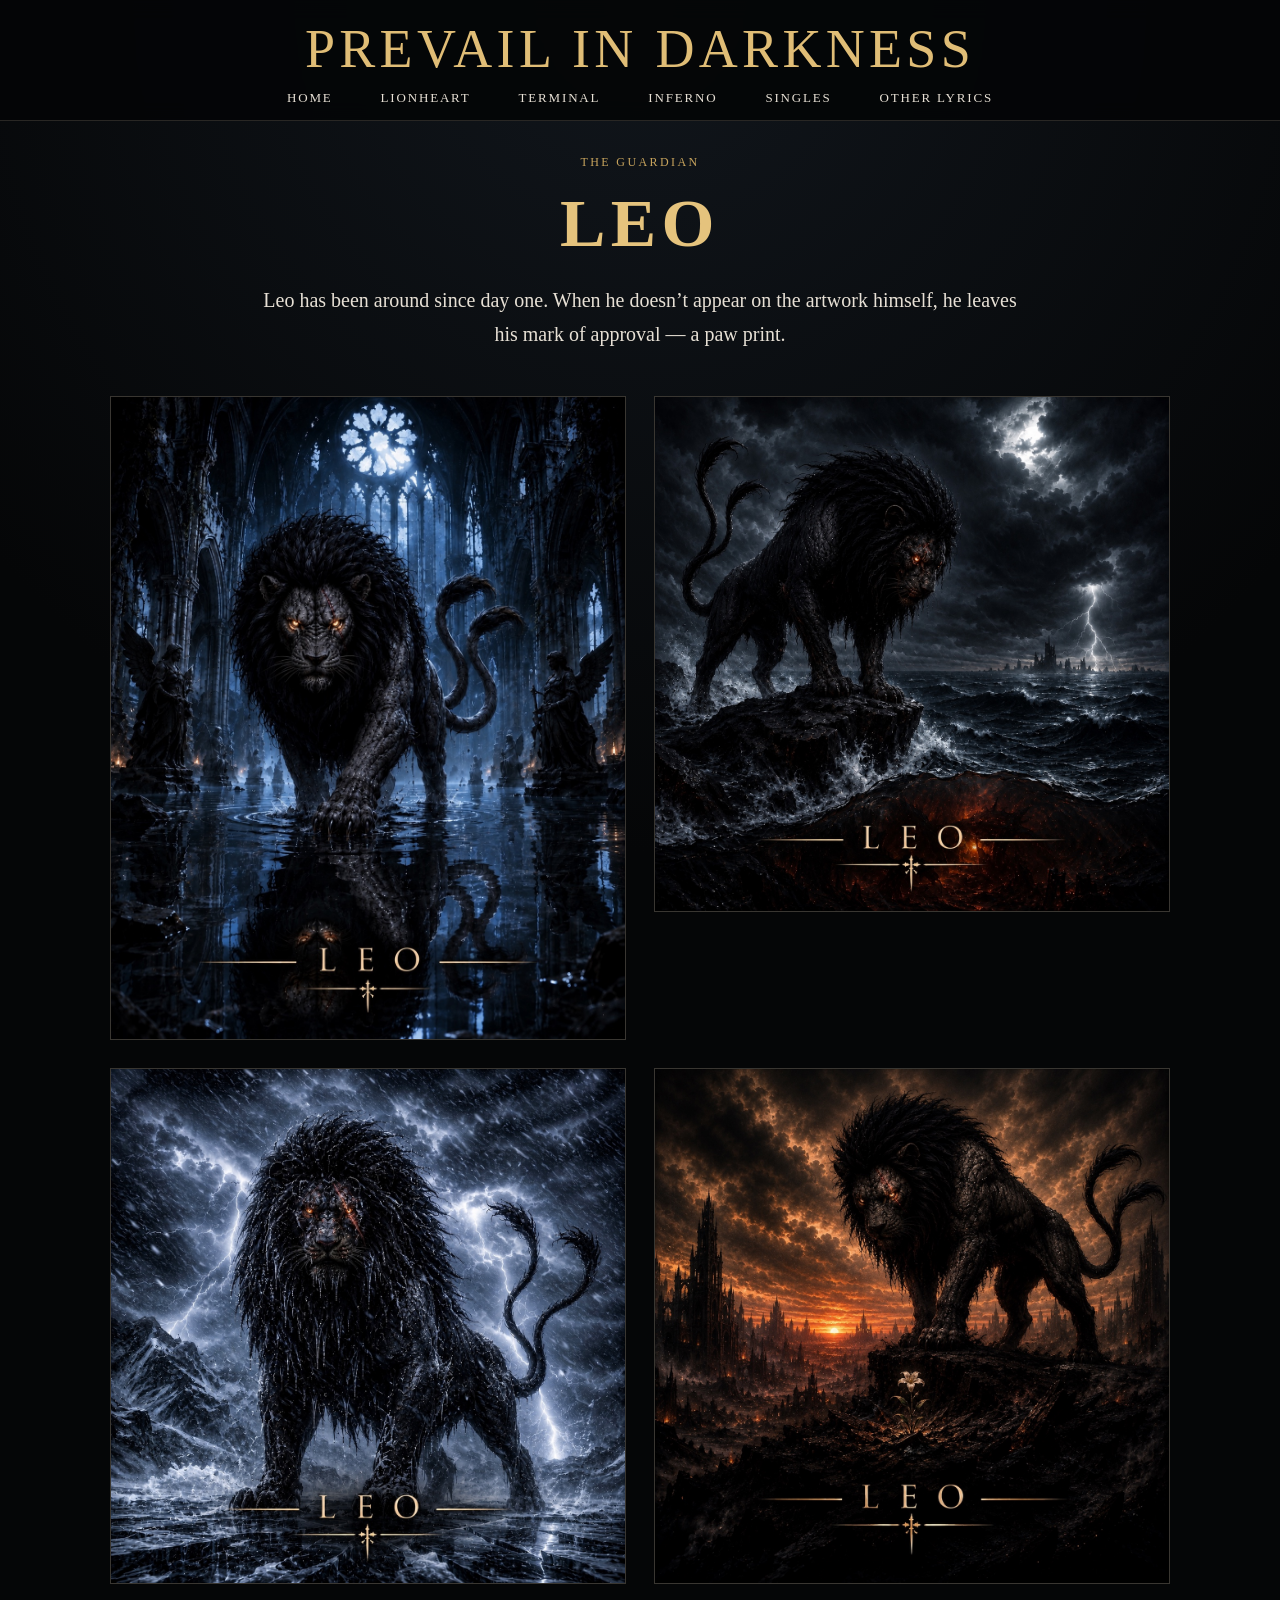
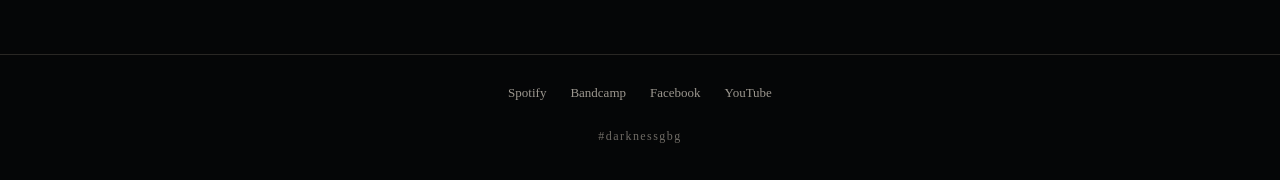
==== leo.html @ 3139e21d "Create leo.html for Leo introduction and gallery This HTML file introduces Leo, the guardian of Prev" ====
<!doctype html>

<html>

<head>

<meta charset="utf-8">

<meta name="viewport" content="width=device-width,initial-scale=1">

<title>Leo — Prevail In Darkness</title>

<meta name="description" content="Leo — the guardian of Prevail In Darkness.">

<link rel="stylesheet" href="style.css">

<style>

.leo-intro{

  max-width:760px;

  margin:0 auto 45px;

  text-align:center;

}

.leo-intro p{

  font-size:20px;

  line-height:1.7;

  color:var(--ink);

}

.leo-gallery{

  display:grid;

  grid-template-columns:repeat(2,1fr);

  gap:28px;

}

.leo-art{

  margin:0;

}

.leo-art img{

  display:block;

  width:100%;

  height:auto;

  border:1px solid #393631;

}

@media(max-width:720px){

  .leo-gallery{

    grid-template-columns:1fr;

    gap:24px;

  }

  .leo-intro p{

    font-size:18px;

  }

}

</style>

</head>

<body>

<script src="site.js"></script>

<script>

document.body.innerHTML=head('LEO')+`

<main>

<section class="leo-intro">

<div class="kicker">THE GUARDIAN</div>

<h1 class="section-title">LEO</h1>

<p>

Leo has been around since day one. When he doesn’t appear on the artwork himself, he leaves his mark of approval — a paw print.

</p>

</section>

<section class="leo-gallery">

<figure class="leo-art">

<img src="assets/leo-cathedral-art.jpg" alt="Leo in the cathedral">

</figure>

<figure class="leo-art">

<img src="assets/leo-storm-art.jpg" alt="Leo overlooking the storm">

</figure>

<figure class="leo-art">

<img src="assets/leo-ice-art.jpg" alt="Leo in the frozen storm">

</figure>

<figure class="leo-art">

<img src="assets/leo-ruins-art.jpg" alt="Leo overlooking the ruins">

</figure>

</section>

</main>

`+footer();

</script>

</body>

</html>
---- style.css ----
:root{--bg:#050607;--panel:#0a0c0e;--ink:#e7e0d5;--muted:#918b83;--gold:#c8a45d;--line:#292724}*{box-sizing:border-box}html{background:var(--bg);color:var(--ink);font-family:Georgia,'Times New Roman',serif}body{margin:0;background:radial-gradient(circle at 50% 0,#11161c 0,#050607 45%);min-height:100vh}a{color:inherit;text-decoration:none}.site-head{position:sticky;top:0;z-index:5;background:rgba(5,6,7,.94);backdrop-filter:blur(10px);border-bottom:1px solid var(--line)}.brand{text-align:center;color:#e0bd76;letter-spacing:.08em;font-size:clamp(28px,5vw,54px);padding:18px 12px 10px}.nav{display:flex;justify-content:center;gap:clamp(14px,4vw,48px);padding:0 12px 14px;font-size:13px;letter-spacing:.14em}.nav a:hover,.nav .active{color:var(--gold)}main{max-width:1100px;margin:auto;padding:34px 20px 70px}.hero{min-height:70vh;display:grid;place-items:end center;text-align:center;background:linear-gradient(180deg,rgba(0,0,0,.06),rgba(0,0,0,.92)),url('assets/leo-cathedral.jpg') center/cover;border:1px solid var(--line);padding:44px 20px}.hero h1{font-size:clamp(34px,7vw,70px);letter-spacing:.06em;margin:0;color:#e5c37d}.official{letter-spacing:.5em;font-size:13px}.hero p{font-size:18px;max-width:620px;line-height:1.6}.btn{display:inline-block;border:1px solid var(--gold);padding:12px 22px;color:#e5c37d;letter-spacing:.14em;font-size:13px}.release-head{display:grid;grid-template-columns:minmax(240px,430px) 1fr;gap:42px;align-items:start}.cover{width:100%;border:1px solid #45413b;box-shadow:0 20px 70px #000}.kicker{color:var(--gold);letter-spacing:.2em;font-size:12px}.release-head h1,.section-title{font-size:clamp(38px,7vw,68px);color:#e5c37d;letter-spacing:.08em;margin:.2em 0}.meta{color:var(--muted);letter-spacing:.16em}.tracks{list-style:none;padding:0;margin:28px 0}.tracks li{border-top:1px solid var(--line)}.tracks li:last-child{border-bottom:1px solid var(--line)}.tracks a{display:flex;gap:14px;padding:12px 4px}.tracks .num{color:#706c66;width:28px}.grid{display:grid;grid-template-columns:repeat(3,1fr);gap:28px}.card img{width:100%;aspect-ratio:1;object-fit:cover;border:1px solid #3a3732}.card h2{font-size:18px;font-weight:normal;margin:12px 0 5px}.card .year{color:var(--muted);font-size:12px;letter-spacing:.14em}.feature{margin-top:50px;padding:24px;border:1px solid #393631;display:grid;grid-template-columns:260px 1fr;gap:30px;align-items:center}.feature img{width:100%}.footer{text-align:center;border-top:1px solid var(--line);padding:30px 16px 36px;color:#9c978f}.social{display:flex;justify-content:center;gap:24px;flex-wrap:wrap;font-size:13px;margin-bottom:28px}.social a:hover{color:var(--gold)}.tag{font-size:12px;letter-spacing:.12em;color:#6f6b65}.credits{margin-top:30px;color:#aaa49a;line-height:1.7}.note{color:#8f8a83;font-style:italic}@media(max-width:720px){.nav{gap:12px;overflow:auto;justify-content:flex-start;padding-left:16px}.release-head,.feature{grid-template-columns:1fr}.grid{grid-template-columns:1fr 1fr}.hero{min-height:67vh}.brand{font-size:30px}}@media(max-width:460px){.grid{grid-template-columns:1fr}.card{max-width:330px;margin:auto}}
.hero-copy{max-width:680px}.secondary{border-color:#4b4741;color:#aaa49a}.trilogy-links{line-height:2}.trilogy-links small{color:#77716a;letter-spacing:.08em}.lyric-page{max-width:780px}.lyric-title{font-size:clamp(32px,6vw,52px)}.lyric-copy{white-space:pre-wrap;line-height:1.75;font-size:17px;margin:28px 0 40px}.release-head .cover{object-fit:contain;background:#000}

.lyric-copy pre{white-space:pre-wrap;font:inherit;line-height:1.75;margin:0 0 32px;color:var(--text)}
.lyric-copy .credits{margin-top:36px;padding-top:22px;border-top:1px solid var(--line);line-height:1.8}
.lyric-copy pre{white-space:pre-wrap;font:inherit;line-height:1.85;margin:0;color:#e8e2d8}.lyric-page{max-width:820px}.lyric-title{font-size:clamp(30px,6vw,48px)}.song-credit{margin-top:34px;padding-top:22px;border-top:1px solid #4b4030;line-height:1.8}
@media(max-width:720px){.nav{justify-content:flex-start;gap:20px;overflow-x:auto;padding:0 16px 14px;font-size:13px}.nav a{white-space:nowrap;flex:0 0 auto}}
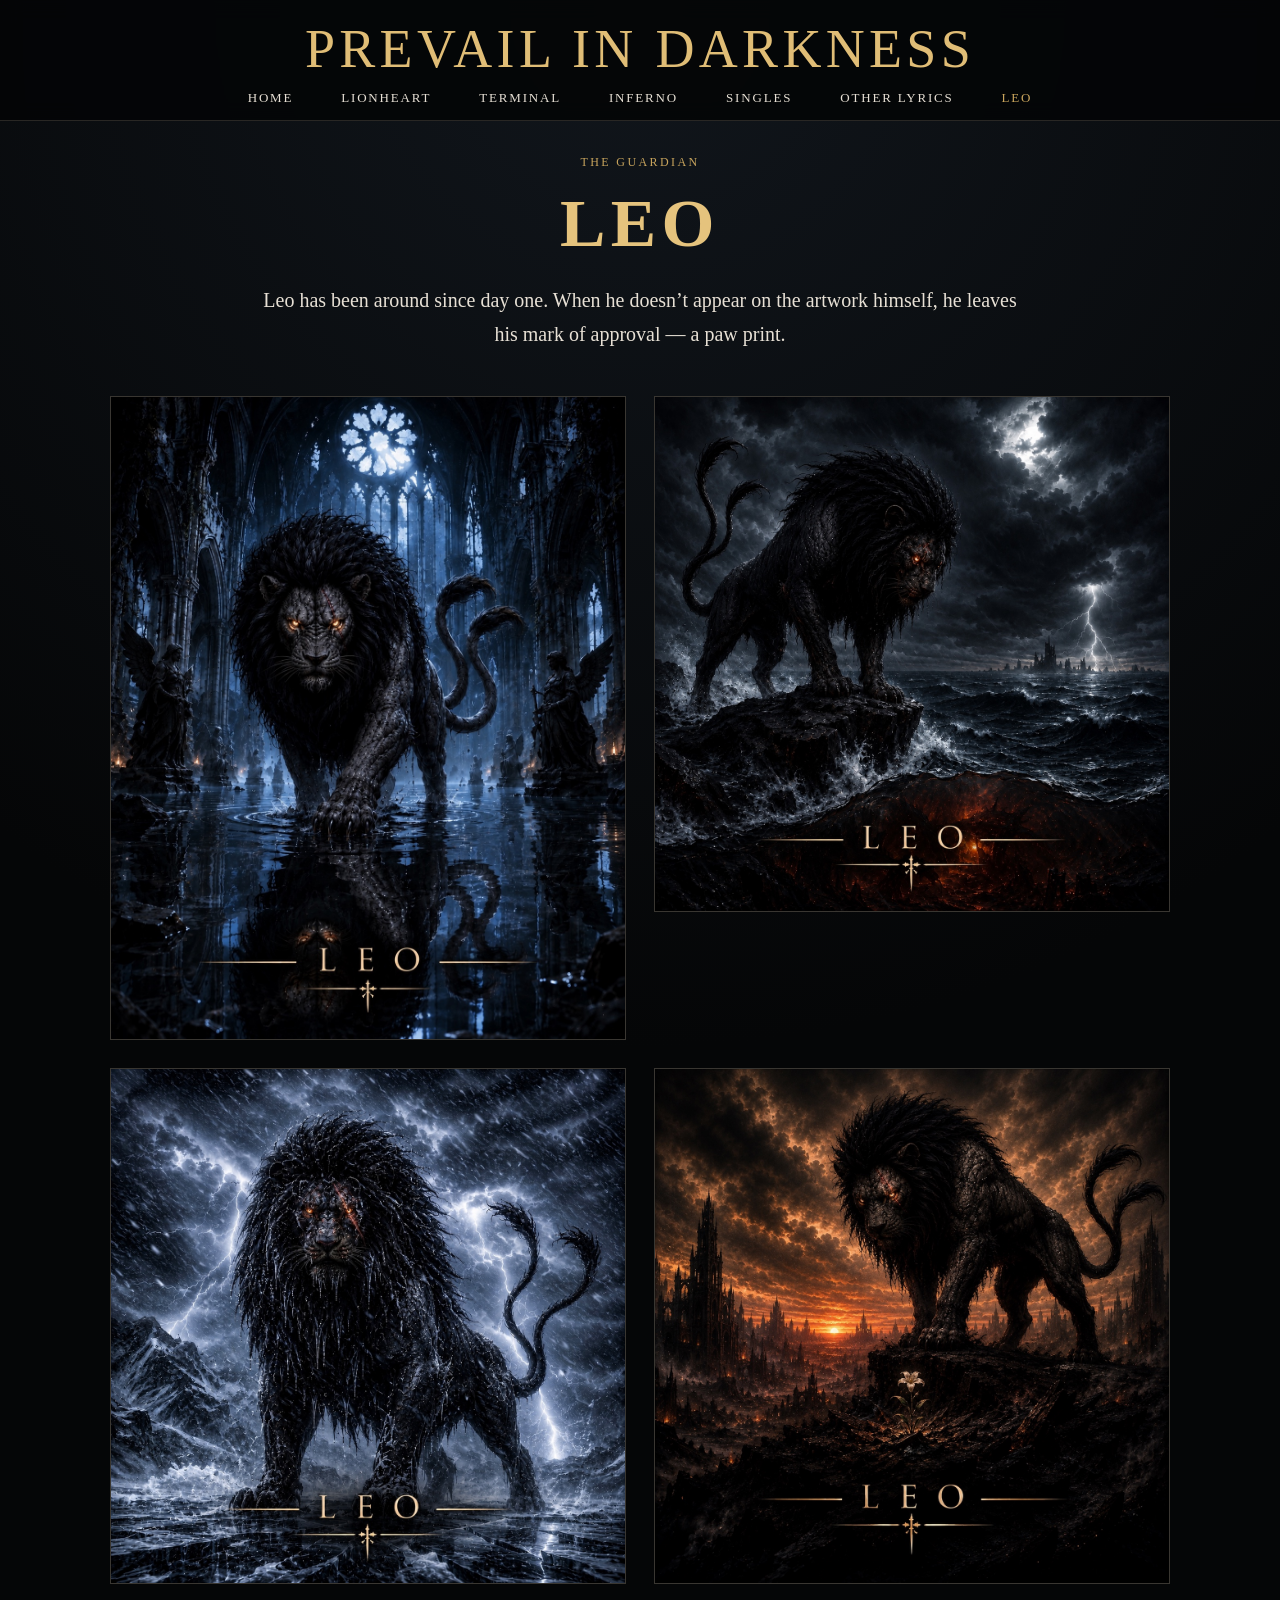
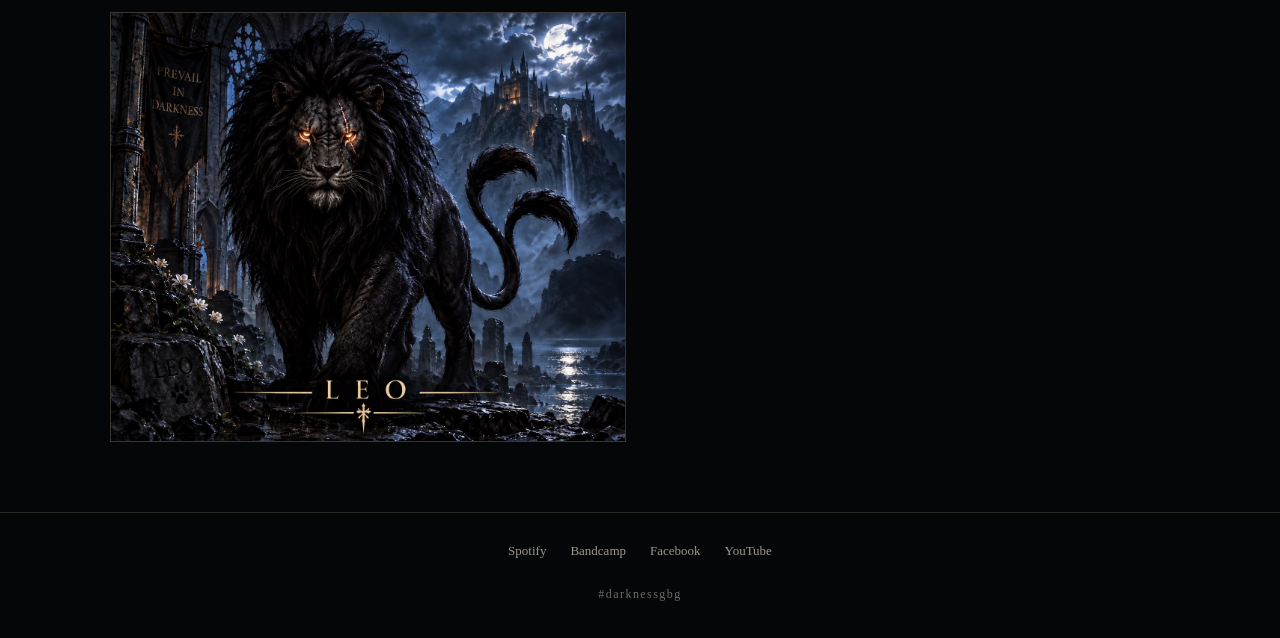
==== commit 835ed402: "Add guardian image for Leo in leo.html" ====
--- a/leo.html
+++ b/leo.html
@@ -135,7 +135,11 @@
 <img src="assets/leo-ruins-art.jpg" alt="Leo overlooking the ruins">
 
 </figure>
+<figure class="leo-art">
 
+  <img src="assets/leo-guardian.jpg" alt="Leo, guardian of Prevail In Darkness">
+
+</figure>
 </section>
 
 </main>
